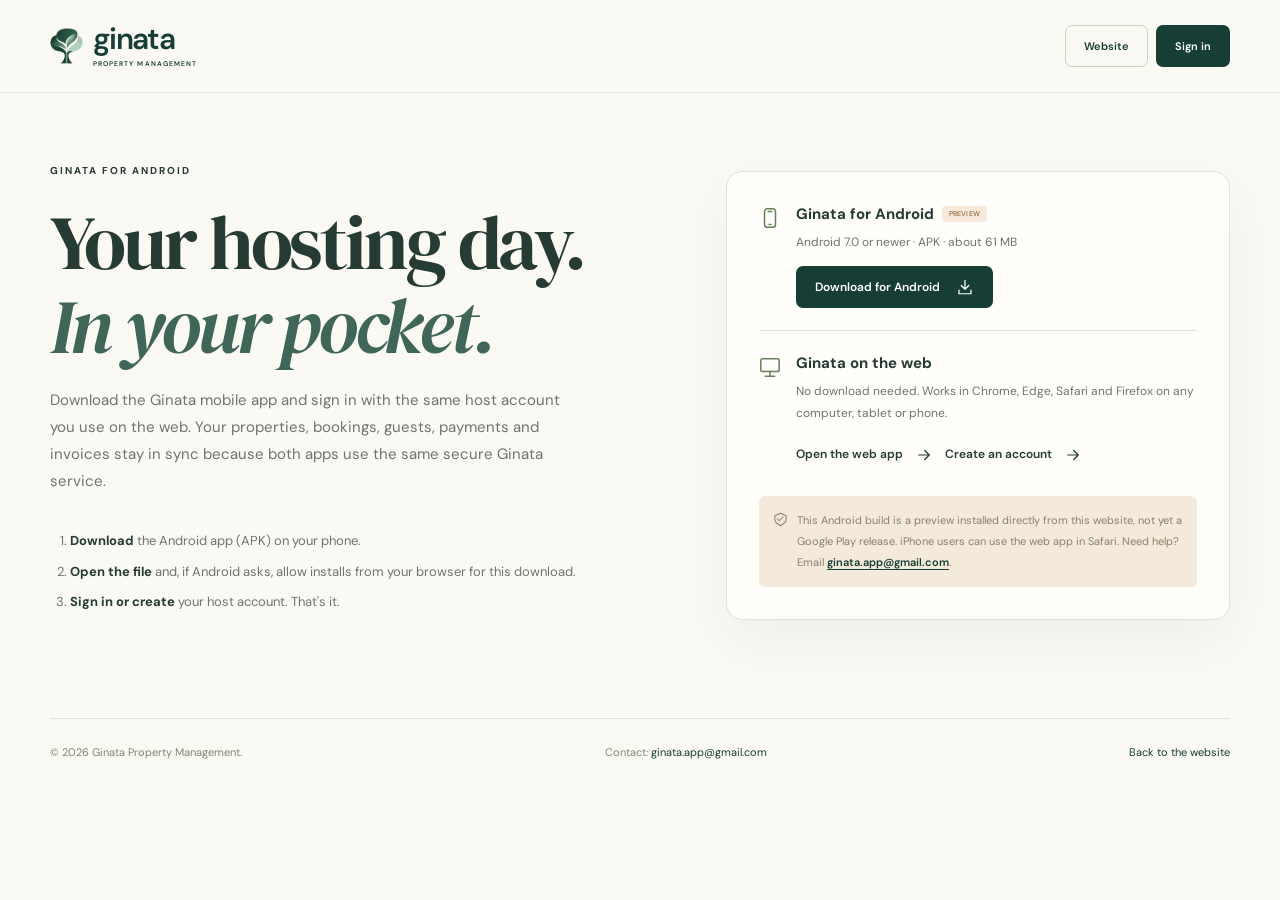
==== ginata property website/download.html @ 671fce46 "Add Google Forms guest sync, host notifications and app redesign Hosts connect their own Google acco" ====
<!DOCTYPE html>
<html lang="en">
<head>
  <meta charset="UTF-8">
  <meta name="viewport" content="width=device-width, initial-scale=1.0">
  <meta name="theme-color" content="#173e35">
  <meta name="description" content="Download the Ginata mobile app for Android, or sign in to the Ginata web app.">
  <title>Download Ginata — Mobile app</title>
  <link rel="icon" type="image/webp" href="assets/ginata-tree.webp">
  <link rel="preload" href="assets/dm-serif.ttf" as="font" type="font/ttf" crossorigin>
  <link rel="stylesheet" href="styles.css">
</head>
<body>
  <svg class="icon-library" xmlns="http://www.w3.org/2000/svg" aria-hidden="true">
    <symbol id="i-arrow" viewBox="0 0 24 24"><path d="M5 12h14m-6-6 6 6-6 6"/></symbol>
    <symbol id="i-phone" viewBox="0 0 24 24"><rect x="6" y="2" width="12" height="20" rx="3"/><path d="M10 5h4m-3 14h2"/></symbol>
    <symbol id="i-monitor" viewBox="0 0 24 24"><rect x="2" y="3" width="20" height="14" rx="2"/><path d="M12 17v5m-5 0h10"/></symbol>
    <symbol id="i-shield" viewBox="0 0 24 24"><path d="M12 2 3 6v6c0 5 9 10 9 10s9-5 9-10V6Zm-5 9 3 3 6-6"/></symbol>
    <symbol id="i-download" viewBox="0 0 24 24"><path d="M12 3v12m-5-5 5 5 5-5M4 16v5h16v-5"/></symbol>
  </svg>
  <header class="site-header scrolled">
    <div class="container nav-container">
      <a class="brand" href="index.html" aria-label="Ginata home"><img src="assets/ginata-tree.webp" alt="" width="37" height="42"><span>ginata<small>PROPERTY MANAGEMENT</small></span></a>
      <nav class="download-nav" aria-label="Download page navigation"><a class="button button-small button-outline" href="index.html">Website</a><a class="button button-small button-dark" href="app/">Sign in</a></nav>
    </div>
  </header>

  <main id="main" class="download-page container">
    <div class="download-hero">
      <div>
        <p class="eyebrow">GINATA FOR ANDROID</p>
        <h1>Your hosting day.<br><em>In your pocket.</em></h1>
        <p class="lead">Download the Ginata mobile app and sign in with the same host account you use on the web. Your properties, bookings, guests, payments and invoices stay in sync because both apps use the same secure Ginata service.</p>
        <ol class="install-steps">
          <li><strong>Download</strong> the Android app (APK) on your phone.</li>
          <li><strong>Open the file</strong> and, if Android asks, allow installs from your browser for this download.</li>
          <li><strong>Sign in or create</strong> your host account. That's it.</li>
        </ol>
      </div>
      <div class="download-card">
        <div class="download-option"><svg class="icon"><use href="#i-phone"/></svg><div><h3>Ginata for Android <span class="tag tag-peach">PREVIEW</span></h3><p>Android 7.0 or newer · APK · about 61 MB</p><a class="button button-dark button-small" id="apk-download" href="downloads/ginata-android-preview.apk" download="ginata-android.apk">Download for Android <svg class="icon"><use href="#i-download"/></svg></a></div></div>
        <div class="download-option"><svg class="icon"><use href="#i-monitor"/></svg><div><h3>Ginata on the web</h3><p>No download needed. Works in Chrome, Edge, Safari and Firefox on any computer, tablet or phone.</p><a class="text-link" href="app/">Open the web app <svg class="icon"><use href="#i-arrow"/></svg></a> &nbsp; <a class="text-link" href="app/?mode=signup">Create an account <svg class="icon"><use href="#i-arrow"/></svg></a></div></div>
        <p class="download-notice"><svg class="icon"><use href="#i-shield"/></svg><span>This Android build is a preview installed directly from this website, not yet a Google Play release. iPhone users can use the web app in Safari. Need help? Email <a class="contact-link" href="mailto:ginata.app@gmail.com">ginata.app@gmail.com</a>.</span></p>
      </div>
    </div>
  </main>

  <footer class="container simple-footer"><span>© 2026 Ginata Property Management.</span><span>Contact: <a href="mailto:ginata.app@gmail.com">ginata.app@gmail.com</a></span><a href="index.html">Back to the website</a></footer>
</body>
</html>
---- ginata property website/styles.css ----
@font-face{font-family:"DM Sans";font-style:normal;font-weight:400 500;font-display:swap;src:url("assets/dm-sans-regular.ttf") format("truetype")}
@font-face{font-family:"DM Sans";font-style:normal;font-weight:600;font-display:swap;src:url("assets/dm-sans-semibold.ttf") format("truetype")}
@font-face{font-family:"DM Sans";font-style:normal;font-weight:700;font-display:swap;src:url("assets/dm-sans-bold.ttf") format("truetype")}
@font-face{font-family:"DM Serif Display";font-style:normal;font-weight:400;font-display:swap;src:url("assets/dm-serif.ttf") format("truetype")}
@font-face{font-family:"DM Serif Display";font-style:italic;font-weight:400;font-display:swap;src:url("assets/dm-serif-italic.ttf") format("truetype")}

:root{--cream:#fbf9f4;--paper:#fffefa;--green:#173e35;--green-mid:#3f6658;--sage:#e9eee4;--sage-dark:#5a745e;--ink:#253b33;--muted:#6e756c;--line:#dfE3d8;--peach:#f4e7da;--gold:#ad8652;--serif:"DM Serif Display",Georgia,serif;--sans:"DM Sans",Arial,sans-serif;--radius:18px}
*{box-sizing:border-box}
html{scroll-behavior:smooth;scroll-padding-top:108px}
body{margin:0;background:var(--cream);color:var(--ink);font-family:var(--sans);font-size:15px;line-height:1.65;-webkit-font-smoothing:antialiased}
body.modal-open{overflow:hidden}
button,input,textarea,select{font:inherit}
button,a,input,textarea,select{-webkit-tap-highlight-color:transparent}
button,a{touch-action:manipulation}
button{cursor:pointer}
button{color:inherit}
a{color:inherit;text-decoration:none}
img{display:block;max-width:100%;height:auto}
button{border:0}
button:disabled{cursor:not-allowed}
button:focus-visible,a:focus-visible,summary:focus-visible,textarea:focus-visible,select:focus-visible,[tabindex]:focus-visible{outline:3px solid #a98a48;outline-offset:5px}
::selection{color:var(--green);background:#dce6bf}
h1,h2,h3,h4,p{margin:0}
h1,h2{font-family:var(--serif);font-weight:400;letter-spacing:-.04em;line-height:1.08}
h1 em,h2 em{font-weight:400;color:var(--green-mid)}
h2{font-size:clamp(38px,4vw,56px)}
h3,h4{line-height:1.35}
[hidden]{display:none!important}
.container{width:min(1180px,calc(100% - 96px));margin-inline:auto}
.section{padding-block:105px}
.icon{width:22px;height:22px;flex:0 0 auto;fill:none;stroke:currentColor;stroke-width:1.65;stroke-linecap:round;stroke-linejoin:round;vertical-align:middle}
.icon-library{width:0;height:0;position:absolute;overflow:hidden;pointer-events:none}
.eyebrow{font-size:10px;letter-spacing:2px;font-weight:700;display:flex;align-items:center;gap:9px;margin-bottom:23px;line-height:1.5}
.status-dot{width:6px;height:6px;display:inline-block;border-radius:50%;background:#719265;flex-shrink:0}
.button{display:inline-flex;align-items:center;justify-content:center;gap:18px;border:1px solid transparent;border-radius:7px;min-height:52px;padding:14px 23px;font-size:12px;font-weight:600;line-height:1.5;transition:transform .2s,background .2s,box-shadow .2s;text-align:center}
.button:hover{transform:translateY(-3px);box-shadow:0 8px 18px #173e3518}
.button .icon{width:18px;height:18px}
.button-dark{background:var(--green);color:white}
.button-dark:hover{background:#275546}
.button-small{min-height:42px;padding:10px 18px;font-size:11px;gap:16px}
.button-cream{background:var(--cream);color:var(--green)}
.text-link{display:inline-flex;align-items:center;gap:12px;font-size:12px;font-weight:600;padding-block:8px}
.text-link .icon{width:18px;transition:transform .2s}
.text-link:hover .icon{transform:translateX(4px)}
.skip-link{position:fixed;top:-70px;left:20px;z-index:20;padding:12px 20px;background:white;border:1px solid var(--green);border-radius:4px}
.skip-link:focus{top:10px}
.sr-only{position:absolute;width:1px;height:1px;overflow:hidden;clip:rect(0,0,0,0);white-space:nowrap}

.announcement{background:#e8ecdf;min-height:35px;display:flex;justify-content:center;align-items:center;gap:8px;font-size:10px;letter-spacing:.2px;padding:8px 20px}
.announcement>.icon{width:13px;height:13px}
.announcement a{margin-left:12px;font-weight:600}
.announcement a span{padding-left:3px}
.site-header{height:93px;position:sticky;top:0;z-index:10;background:#fbf9f4ed;backdrop-filter:blur(18px);border-bottom:1px solid transparent;transition:border-color .3s}
.site-header.scrolled{border-bottom-color:var(--line)}
.nav-container{height:100%;display:flex;align-items:center;justify-content:space-between;gap:30px}
.brand{display:inline-flex;align-items:center;gap:10px;flex-shrink:0}
.brand img{width:33px;height:39px;object-fit:contain;mix-blend-mode:multiply}
.brand>span{font-size:30px;line-height:1;letter-spacing:-1.7px;font-weight:600;color:var(--green)}
.brand small{display:block;letter-spacing:1.05px;font-size:6.8px;font-weight:600;margin-top:6px;line-height:1.2}
.site-nav{display:flex;align-items:center;gap:33px}
.site-nav>a:not(.button){font-size:11px;position:relative;padding:12px 0}
.site-nav>a:not(.button)::after{content:"";position:absolute;bottom:6px;left:0;width:0;height:1px;background:var(--green);transition:width .25s}
.site-nav>a:not(.button):hover::after{width:100%}
.site-nav .button{margin-left:12px}
.menu-toggle{display:none;background:none;min-width:44px;min-height:44px;padding:11px}
.menu-toggle span{display:block;height:1.5px;background:var(--green);margin:6px 0;transition:transform .2s}

.hero{display:grid;grid-template-columns:1.05fr 1fr;gap:58px;padding-top:60px;padding-bottom:73px;align-items:center}
.hero-copy{padding-bottom:23px}
.hero .eyebrow{font-size:9px;letter-spacing:1.7px;margin-bottom:24px}
.hero h1{font-size:clamp(62px,6.4vw,91px);line-height:1.035;letter-spacing:-3.8px;margin-bottom:27px}
.hero-description{font-size:18px;color:var(--ink);line-height:1.65;margin-bottom:15px}
.hero-detail{font-size:12px;line-height:1.9;color:var(--muted)}
.hero-actions{display:flex;align-items:center;gap:26px;margin-top:31px}
.play-icon{border:1px solid #a2ad9e;border-radius:50%;display:inline-flex;align-items:center;justify-content:center;width:26px;height:26px;padding-left:2px;font-size:16px}
.hero-footnote{display:flex;align-items:center;gap:12px;margin-top:33px;color:#697467;font-size:9px;line-height:1.75}
.hero-footnote .icon{width:19px;height:19px}
.hero-footnote .icon+ .icon{margin-left:-6px}
.hero-footnote span{border-left:1px solid #d8dcd0;padding-left:13px}
.hero-footnote strong{font-weight:400}
.hero-visual{position:relative;padding-bottom:35px}
.hero-photo{height:515px;border-radius:175px 175px 12px 12px;overflow:hidden;position:relative;background:#acb8a6}
.hero-photo>img{width:100%;height:100%;object-fit:cover;object-position:55% 50%;animation:photo-enter 1.5s ease both}
.hero-photo::after{content:"";position:absolute;inset:50% 0 0;background:linear-gradient(transparent,#102b2066)}
.photo-caption{position:absolute;bottom:89px;left:32px;font-size:11px;color:white;z-index:1;display:flex;align-items:center;gap:9px}
.photo-caption .icon{width:15px;height:15px}
.orbit-label{position:absolute;right:-27px;top:29px;width:99px;height:99px;border-radius:50%;background:#e8eacf;color:#416144;display:flex;flex-direction:column;align-items:center;justify-content:center;transform:rotate(12deg);gap:7px;box-shadow:0 0 0 7px var(--cream)}
.orbit-label span{font-size:9px;font-weight:600;letter-spacing:1.2px;text-align:center;line-height:1.5}
.orbit-label .icon{width:23px;height:23px}
.floating-card{background:var(--paper);box-shadow:0 10px 35px #213d3314;border:1px solid #f3f1e9;border-radius:10px}
.arrival-card{position:absolute;bottom:43px;left:-40px;right:35px;padding:17px 20px;animation:card-enter 1s .3s ease both}
.card-overline{display:flex;align-items:center;gap:7px;font-size:7.5px;font-weight:600;letter-spacing:1.25px;color:var(--muted);margin-bottom:13px}
.card-overline .status-dot{width:5px;height:5px}
.arrival-body{display:flex;align-items:center;gap:12px}
.arrival-body>div{flex:1;min-width:0}
.arrival-body strong{display:block;font-size:12px;font-weight:600}
.arrival-body>div>span{display:block;font-size:8px;color:var(--muted);margin-top:3px}
.avatar{width:34px;height:34px;border-radius:50%;display:flex;align-items:center;justify-content:center;font-size:10px;flex:0 0 auto;font-weight:600}
.avatar-sage{background:#e0e7d9;color:#42634b}
.avatar-peach{background:#f3e5d8;color:#9b704f}
.check-circle{border-radius:50%;width:24px;height:24px;background:#edf2e9;color:#6e8b5d;display:flex;align-items:center;justify-content:center;flex-shrink:0}
.check-circle .icon{width:13px;height:13px}
.hero-caption{font-size:7px;letter-spacing:1.5px;position:absolute;right:5px;bottom:8px;color:var(--muted)}
.hero-scribble{position:absolute;left:-59px;bottom:-26px;width:59px;height:70px;color:var(--gold);transform:rotate(-13deg)}
.property-types{display:flex;align-items:center;justify-content:space-between;gap:22px;border-top:1px solid var(--line);border-bottom:1px solid var(--line);padding-block:29px}
.property-types>p{font-size:8px;line-height:1.7;letter-spacing:1.2px;color:var(--muted)}
.property-types>span{display:flex;align-items:center;gap:11px;font-size:12px;font-weight:600;color:#687065}
.property-types .icon{width:22px;height:22px;color:#71816b}

.section-heading h2{margin-bottom:22px}
.section-heading>p:not(.eyebrow),.split-heading>p{font-size:13px;color:var(--muted);line-height:1.9}
.centered{text-align:center;margin:0 auto 37px}
.centered .eyebrow{justify-content:center}
.workspace-section{background:linear-gradient(var(--cream) 78%,#f1f3eb);padding-bottom:66px}
.preview-tabs{display:flex;justify-content:center;align-items:center;gap:8px;flex-wrap:wrap;margin:0 auto 28px}
.preview-tabs button{background:transparent;display:flex;align-items:center;gap:9px;white-space:nowrap;font-size:10px;padding:11px 16px;border-radius:25px;transition:background .2s,color .2s;border:1px solid transparent;min-height:40px}
.preview-tabs button .icon{width:15px;height:15px}
.preview-tabs button[aria-selected="true"]{background:var(--green);color:white}
.preview-tabs button:hover:not([aria-selected="true"]){border-color:var(--line);background:#edf0e6}
.app-preview{background:white;border:1px solid #dce0d5;border-radius:13px;overflow:hidden;box-shadow:0 25px 55px -25px #3c5a363b;max-width:1060px;margin:auto;text-align:left}
.preview-chrome{height:37px;border-bottom:1px solid #e8ebe3;display:flex;align-items:center;justify-content:space-between;padding:0 18px;background:#fcfcf9;color:#889081;font-size:8px}
.preview-chrome>span{display:flex;align-items:center;gap:6px}
.preview-chrome .icon{width:10px;height:10px}
.window-dots{display:flex;gap:4px;width:102px}
.window-dots i{width:6px;height:6px;background:#dddcd5;border-radius:50%}
.window-dots i:first-child{background:#d3bdae}
.window-dots i:last-child{background:#c0cbb8}
.preview-chrome .preview-label{font-size:6.5px;letter-spacing:1px}
.preview-layout{display:grid;grid-template-columns:170px 1fr;min-height:418px}
.preview-sidebar{background:#f8f9f3;padding:24px 14px;display:flex;flex-direction:column;border-right:1px solid #e8ebe2}
.preview-brand{display:flex;align-items:center;gap:7px;font-size:23px;font-weight:600;letter-spacing:-1px;padding:0 10px;color:var(--green)}
.preview-brand img{width:21px;mix-blend-mode:multiply}
.preview-sidebar>small{font-size:6.5px;letter-spacing:1.5px;color:#929a89;margin:31px 10px 11px}
.side-tab{background:transparent;text-align:left;display:flex;align-items:center;gap:11px;padding:11px 12px;border-radius:5px;font-size:9px;color:#6b7867;margin:2px 0}
.side-tab .icon{width:15px;height:15px}
.side-tab.active{background:#e8efdf;color:#385642;font-weight:600}
.side-tab:hover{background:#edf0e6}
.sidebar-bottom{display:flex;align-items:center;gap:8px;margin-top:auto;padding:20px 4px 0;font-size:8px;font-weight:600}
.sidebar-bottom .avatar{width:27px;height:27px;font-size:8px}
.sidebar-bottom small{display:block;font-size:5.5px;letter-spacing:1px;color:#899180;margin-top:3px}
.preview-main{padding:27px 30px 25px;background:#fdfdfb;min-width:0}
.preview-panel{animation:panel-enter .25s ease both;outline-offset:-3px}
.app-heading{display:flex;align-items:center;justify-content:space-between;gap:15px;margin-bottom:23px}
.app-eyebrow{font-size:7px;letter-spacing:1.1px;color:#8a9181;display:block;margin-bottom:6px}
.app-heading h3{font-size:19px;font-family:var(--serif);font-weight:400;letter-spacing:-.2px}
.app-heading p{font-size:9px;color:#8b9385;margin-top:5px}
.sun-icon{width:17px;height:17px;color:#b48d43;margin-left:3px;vertical-align:0}
.app-status{font-size:7px;white-space:nowrap;display:flex;align-items:center;gap:4px;color:#758269}
.app-status .status-dot{width:4px;height:4px}
.metrics{display:grid;grid-template-columns:repeat(3,1fr);gap:12px;margin-bottom:24px}
.metrics>div{padding:16px 16px 14px;border:1px solid #e5e9df;border-radius:7px;background:white}
.metrics>div:first-child{background:#eef2e7;border-color:#e6ebdc}
.metrics>div>span{font-size:8px;color:#77816e;display:block}
.metrics strong{font-size:25px;font-weight:500;letter-spacing:-1px;line-height:1.3;display:block;margin:7px 0 5px;white-space:nowrap}
.metrics strong small{font-size:10px;letter-spacing:0;margin-right:2px}
.metrics p{font-size:7px;color:#8a9380;display:flex;align-items:center;gap:4px}
.tiny-dot{display:inline-block;width:4px;height:4px;background:#82a260;border-radius:50%}
.app-columns{display:grid;grid-template-columns:1.45fr 1fr;gap:19px}
.today-card{padding:16px 16px 3px;border:1px solid #e5e9df;border-radius:7px;background:white}
.mini-heading{display:flex;align-items:center;justify-content:space-between;gap:10px;margin-bottom:10px}
.mini-heading h4{font-size:10px;font-weight:600}
.mini-heading>span{font-size:7px;color:#919985}
.guest-row{display:flex;align-items:center;gap:9px;padding:13px 0;border-bottom:1px solid #eff1e8}
.guest-row .avatar{width:26px;height:26px;font-size:7px}
.guest-row>div{min-width:0;flex:1}
.guest-row strong{font-size:8px;display:block;font-weight:600}
.guest-row>div>span{font-size:6.5px;color:#919a87;display:block;margin-top:3px}
.tag{display:inline-flex;align-items:center;white-space:nowrap;padding:3px 7px;border-radius:4px;font-size:6px;font-weight:600;letter-spacing:.1px}
.tag-green{background:#eaf1e2;color:#648153}
.tag-peach{background:#f7e9db;color:#a17650}
.mini-link{display:flex;align-items:center;justify-content:space-between;background:none;width:100%;font-size:7px;padding:12px 0;color:#6a805b}
.mini-link .icon{width:12px;height:12px}
.property-preview{overflow:hidden;border-radius:7px;display:flex;flex-direction:column;background:#e9e8df}
.property-preview>img{width:100%;height:104px;object-fit:cover;object-position:center 55%}
.property-preview>div{padding:12px 13px}
.property-preview span{font-size:6px;letter-spacing:1px;color:#898a77;display:block}
.property-preview strong{font-size:10px;display:block;margin-top:4px;font-weight:600}
.property-preview small{display:block;font-size:6.5px;color:#848875;margin-top:4px}
.preview-disclaimer{font-size:8px;color:#8a9381;text-align:center;margin-top:24px;display:flex;align-items:center;justify-content:center;gap:6px}
.preview-disclaimer .status-dot{width:4px;height:4px}

.calendar-layout{display:grid;grid-template-columns:1.05fr 1fr;gap:24px}
.calendar-card{padding:12px 17px;border:1px solid var(--line);border-radius:8px;background:white}
.calendar-card .mini-heading{margin-bottom:8px}
.icon-button{background:transparent;width:32px;height:32px;display:inline-flex;align-items:center;justify-content:center;border-radius:50%;padding:4px;flex-shrink:0}
.icon-button:hover{background:#e7ecde}
.icon-button .icon{width:15px;height:15px}
.rotate{transform:rotate(180deg)}
.calendar-weekdays,.calendar-grid{display:grid;grid-template-columns:repeat(7,minmax(0,1fr));text-align:center;gap:3px}
.calendar-weekdays{font-size:8px;color:#a0a68f;margin-bottom:4px}
.calendar-grid button{background:none;border-radius:5px;aspect-ratio:1;min-height:27px;font-size:9px;padding:0}
.calendar-grid button.booked{background:#e9efdf;color:#637e50}
.calendar-grid button[aria-pressed="true"]{background:var(--green);color:white}
.calendar-grid button:hover{box-shadow:inset 0 0 0 1px #759267}
.calendar-legend{margin-top:9px;display:flex;align-items:center;gap:5px;font-size:6px;color:#88927c;flex-wrap:wrap}
.calendar-legend i{width:5px;height:5px;background:#cbd9b6;border-radius:50%}
.calendar-legend span{margin-left:auto}
.day-detail{padding:14px 0}
.day-detail h4{font-family:var(--serif);font-weight:400;font-size:21px;line-height:1.3;margin:9px 0 19px}
.day-event{border-left:2px solid #9aac85;padding:7px 10px;margin-bottom:11px;background:#f2f4ed;font-size:10px}
.day-event span{display:block;font-size:8px;color:#828d74;margin-top:3px}
.demo-hint{font-size:9px;color:#8b9480;line-height:1.8;margin-top:18px}
.property-select{font-size:7px;display:grid;gap:4px;color:var(--muted)}
.property-select select{border:1px solid var(--line);border-radius:5px;background:white;padding:7px 24px 7px 9px;font-size:9px;color:var(--green);max-width:150px}
.finance-layout{display:grid;grid-template-columns:.95fr 1.1fr;gap:24px}
.finance-card{padding:23px;border-radius:8px;background:var(--green);color:white}
.finance-card>span{font-size:9px;color:#bacbb4}
.finance-card>strong{display:block;font-size:29px;letter-spacing:-1px;font-weight:400;margin-top:5px}
.finance-card>p{font-size:7px;color:#b1c1a9;margin-top:5px}
.finance-bars{display:flex;gap:9px;align-items:end;height:100px;margin-top:18px}
.finance-bars i{height:var(--height);width:100%;background:#88a886;border-radius:4px 4px 0 0;transition:height .4s}
.finance-bars i:nth-child(even){background:#c5d7ab}
.finance-card>small{display:block;font-size:6px;color:#a8b99f;margin-top:7px}
.finance-breakdown{padding-top:9px}
.finance-breakdown>h4{font-size:12px}
.finance-breakdown dl{margin:17px 0;font-size:9px}
.finance-breakdown dl>div{display:flex;align-items:center;justify-content:space-between;gap:10px;margin:14px 0}
.finance-breakdown dt{color:#7d8771}
.finance-breakdown dd{margin:0;font-weight:600;white-space:nowrap}
.finance-breakdown .total-row{border-top:1px solid var(--line);padding-top:15px}
.finance-note{display:flex;gap:6px;align-items:center;font-size:7px;color:#8a947d}
.finance-note .icon{width:13px;height:13px}
.message-layout{display:grid;grid-template-columns:180px 1fr;gap:18px}
.message-options{display:grid;align-content:start;gap:9px}
.message-option{display:flex;align-items:center;gap:9px;text-align:left;border-radius:5px;background:#f3f5ee;padding:15px 12px;font-size:9px;line-height:1.6;border:1px solid transparent}
.message-option .icon{width:15px;height:15px}
.message-option small{display:block;color:#8c957f;font-size:7px}
.message-option.selected{background:#e7eddd;border-color:#b7c4a4}
.message-editor{border:1px solid var(--line);background:white;border-radius:8px;padding:18px;min-width:0}
.message-editor .mini-heading h4{font-size:11px}
.message-editor .mini-heading .tag{font-size:5px;white-space:normal;text-align:center}
.message-editor textarea{display:block;width:100%;height:140px;padding:12px;resize:vertical;border:1px solid #e9ece1;border-radius:5px;font-size:10px;line-height:1.9;color:#66735c;background:#fcfcf8;min-height:100px}
.message-footer{display:flex;justify-content:space-between;align-items:center;gap:10px;margin-top:12px}
.message-footer>small{font-size:6.5px;color:#8c947f;max-width:130px}
.message-footer .button{min-height:31px;padding:7px 10px;font-size:7px;gap:6px}
.message-footer .button .icon{width:10px;height:10px}
.copy-status{display:block;font-size:8px;color:#526f44;min-height:15px;margin-top:7px}

.split-heading{display:flex;align-items:end;justify-content:space-between;gap:40px;margin-bottom:41px}
.split-heading h2{margin:0}
.split-heading>p{padding-bottom:5px;max-width:340px}
.feature-grid{display:grid;grid-template-columns:repeat(3,1fr);gap:18px}
.feature-card{background:#f0f1e9;border:1px solid #e7e9dc;border-radius:10px;padding:27px 29px 22px;position:relative;transition:transform .25s,box-shadow .25s;display:flex;flex-direction:column}
.feature-card:hover{transform:translateY(-5px);box-shadow:0 14px 20px #26392408}
.feature-icon{width:42px;height:42px;border-radius:50%;display:flex;align-items:center;justify-content:center;background:#e3e8d7;color:#5d7350;margin-bottom:24px}
.feature-icon .icon{width:20px;height:20px}
.feature-number{position:absolute;right:28px;top:34px;font-size:9px;color:#929980;letter-spacing:1px}
.feature-card h3{font-family:var(--serif);font-weight:400;font-size:25px;letter-spacing:-.6px;line-height:1.2;margin-bottom:15px;max-width:260px}
.feature-card>p{font-size:11px;color:#7e8674;line-height:1.85;flex:1}
.feature-bottom{display:flex;align-items:center;justify-content:space-between;gap:10px;margin-top:25px;padding-top:15px;border-top:1px solid #dfe4d2;font-size:7px;letter-spacing:1.3px;color:#78836c}
.feature-bottom .icon{width:13px;height:13px}
.feature-green{background:var(--green);border-color:var(--green);color:#f6f6e8}
.feature-green .feature-icon{background:#315649;color:#d1dfba}
.feature-green .feature-number{color:#91a588}
.feature-green>p{color:#b9c6ac}
.feature-green .feature-bottom{border-color:#40614e;color:#bdcdaF}
.feature-peach{background:var(--peach);border-color:#f0dfd0}
.feature-peach .feature-icon{background:#ecd8c4;color:#99754e}
.feature-peach .feature-bottom{border-color:#e6d6c6}
.host-section{background:#eeeee5}
.host-layout{display:grid;grid-template-columns:1fr 1fr;gap:94px;align-items:center}
.host-image{position:relative;padding:0 0 30px}
.host-image>img{width:100%;height:530px;object-fit:cover;border-radius:10px 10px 145px 10px;object-position:42% 50%}
.image-note{position:absolute;bottom:0;right:38px;background:var(--paper);border-radius:7px;padding:21px 27px;display:flex;align-items:center;gap:16px;font-size:11px;box-shadow:0 10px 30px #415c3510;line-height:1.8}
.image-note .icon{width:27px;height:27px;color:#7c9568}
.image-note strong{font-weight:500}
.host-copy h2{font-size:clamp(37px,3.6vw,50px);margin-bottom:25px}
.host-copy>p:not(.eyebrow){font-size:12px;color:#7c8473;line-height:1.9;max-width:380px}
.check-list{list-style:none;padding:0;margin:29px 0 19px}
.check-list li{display:flex;gap:13px;align-items:start;font-size:10px;line-height:1.8;margin-bottom:17px;color:#7f8775}
.check-list strong{font-weight:600;color:#4f6146;font-size:11px}
.check-list .icon{color:#7b945f;width:17px;height:17px;margin-top:2px}
.host-copy .text-link{font-size:11px}
.steps-section{padding-bottom:108px}
.steps{list-style:none;padding:0;display:grid;grid-template-columns:repeat(3,1fr);gap:66px;margin-top:58px}
.step-top{display:flex;justify-content:space-between;align-items:center;position:relative;margin-bottom:26px;border-top:1px solid #cdd5bf;padding-top:23px}
.step-top>span{font-family:var(--serif);font-size:35px;color:#a7b495;line-height:1}
.step-top .icon{width:23px;height:23px;color:#6e835c}
.steps h3{font-size:15px;font-weight:600;margin-bottom:11px}
.steps p{font-size:12px;line-height:1.9;color:#7d8675;max-width:260px}
.faq-section{background:#f1f2eb}
.faq-layout{display:grid;grid-template-columns:.9fr 1.2fr;gap:95px}
.faq-layout .section-heading{position:relative}
.faq-decoration{display:block;font-family:var(--serif);color:#c3cdb5;font-size:128px;line-height:1;margin:31px 0 0 22px;transform:rotate(-12deg);width:max-content}
.faq-list details{border-bottom:1px solid #d7ddcb;padding:21px 0}
.faq-list details:first-child{padding-top:0}
.faq-list summary{display:flex;align-items:center;justify-content:space-between;list-style:none;gap:25px;cursor:pointer;font-size:13px;font-weight:600;line-height:1.7}
.faq-list summary::-webkit-details-marker{display:none}
.faq-list summary>span{width:16px;height:16px;position:relative;flex-shrink:0;color:#7f916b}
.faq-list summary>span::before,.faq-list summary>span::after{content:"";width:10px;height:1px;background:currentColor;position:absolute;top:7px;left:3px}
.faq-list summary>span::after{transform:rotate(90deg);transition:transform .2s}
.faq-list details[open] summary>span::after{transform:rotate(0deg)}
.faq-list details p{font-size:11px;color:#7b8670;line-height:1.95;padding-top:16px;padding-right:27px}
.closing-section{padding-top:84px;padding-bottom:80px}
.closing-card{background:var(--green);color:var(--cream);position:relative;overflow:hidden;border-radius:13px;padding:63px 65px}
.closing-copy{position:relative;z-index:1}
.closing-copy .eyebrow{color:#b8c6a6;font-size:8px;letter-spacing:1.8px}
.closing-copy h2{font-size:58px;letter-spacing:-1.8px}
.closing-copy h2 em{color:#ccd9b6}
.closing-copy>p:not(.eyebrow){font-size:11px;color:#bdcbae;margin-top:22px}
.closing-actions{display:flex;align-items:center;gap:29px;margin-top:29px}
.closing-actions .button{font-size:11px;min-height:47px}
.closing-actions>a{font-size:10px;color:#d0ddbf;border-bottom:1px solid #768d68;padding-bottom:3px}
.closing-actions>a>span{margin-left:10px}
.botanical{position:absolute;right:18px;top:-42px;height:calc(100% + 100px);width:360px;opacity:.5;color:#96b281;transform:rotate(11deg)}
.site-footer{padding-bottom:27px}
.footer-top{display:flex;justify-content:space-between;gap:55px;padding-bottom:50px;border-bottom:1px solid var(--line)}
.footer-top>div>p{font-size:11px;color:#8a917e;line-height:1.9;margin-top:20px}
.footer-links{display:flex;gap:65px}
.footer-links h3{font-size:10px;font-weight:600;margin-bottom:15px}
.footer-links a,.footer-links button{display:block;font-size:10px;color:#7f8775;margin:9px 0;background:transparent;padding:0;text-align:left}
.footer-links a:hover,.footer-links button:hover{color:var(--green);text-decoration:underline}
.footer-signoff{font-family:var(--serif);font-size:27px;line-height:1.2;color:#8d9c7c;position:relative;margin-top:6px}
.footer-signoff em{font-weight:400}
.footer-signoff .icon{display:block;width:23px;height:23px;margin:14px 0 0 auto}
.footer-bottom{display:flex;align-items:center;justify-content:space-between;gap:15px;font-size:8px;color:#959b8b;padding-top:22px}
.footer-bottom>a{color:#6d7c62}

dialog{width:min(570px,calc(100% - 32px));max-height:calc(100dvh - 40px);border:1px solid var(--line);border-radius:15px;background:var(--cream);color:var(--ink);padding:38px;box-shadow:0 25px 100px #07140d40;overflow-y:auto}
dialog::backdrop{background:#0e281dc9;backdrop-filter:blur(5px)}
dialog[open]{animation:panel-enter .2s ease}
.dialog-close{position:absolute;right:14px;top:14px;width:38px;height:38px}
.dialog-brand{display:block;margin-bottom:19px}
.dialog-brand img{width:40px;mix-blend-mode:multiply}
dialog .eyebrow{font-size:8px;margin-bottom:12px}
dialog h2{font-size:36px}
.dialog-intro{font-size:12px;color:var(--muted);margin-top:14px;margin-bottom:20px}
.download-option{display:flex;align-items:start;gap:15px;border-top:1px solid var(--line);padding:22px 0}
.download-option>.icon{margin-top:3px;color:#67805a}
.download-option>div{min-width:0;flex:1}
.download-option h3{font-size:13px;display:flex;align-items:center;gap:8px;flex-wrap:wrap}
.download-option .tag{font-size:7px}
.download-option p{font-size:10px;color:var(--muted);margin:8px 0 12px;line-height:1.8}
.download-option .button,.download-option .text-link{font-size:10px}
.download-notice{font-size:9px;line-height:1.9;color:#8d806b;display:flex;align-items:start;gap:9px;padding:14px;background:#f3eadb;border-radius:6px}
.download-notice .icon{width:15px;height:15px;margin-top:2px}
.site-nav .nav-actions{display:flex;align-items:center;gap:10px}
.button-outline{background:transparent;border-color:#c9d1bf;color:var(--green)}
.button-outline:hover{background:var(--paper)}
.account-section{padding-top:96px;padding-bottom:20px}
.account-grid{display:grid;grid-template-columns:repeat(3,minmax(0,1fr));gap:18px}
.account-card{display:flex;flex-direction:column;align-items:flex-start;background:#f0f1e9;border:1px solid #e7e9dc;border-radius:12px;padding:30px 28px 28px;min-width:0}
.account-card h3{font-family:var(--serif);font-weight:400;font-size:27px;letter-spacing:-.6px;line-height:1.2;margin-bottom:12px;overflow-wrap:anywhere}
.account-card>p{font-size:12px;color:#7e8674;line-height:1.85;flex:1;margin-bottom:22px}
.account-card .button{width:100%;font-size:12px;gap:12px}
.account-card.feature-green{background:var(--green);border-color:var(--green);color:#f6f6e8}
.account-card.feature-green>p{color:#c9d5bb}
.account-card-light{background:var(--paper)}
.account-note{display:flex;align-items:start;justify-content:center;gap:9px;font-size:11px;line-height:1.8;color:var(--muted);margin-top:22px;text-align:center}
.account-note .icon{width:16px;height:16px;margin-top:2px;color:#67805a}
.contact-link{color:var(--green);font-weight:600;text-decoration:underline;text-underline-offset:3px;overflow-wrap:anywhere}
.download-page{padding-block:70px 90px}
.download-hero{display:grid;grid-template-columns:1.1fr .9fr;gap:60px;align-items:center}
.download-hero h1{font-size:clamp(46px,6vw,78px);margin-bottom:20px}
.download-hero h1 em{color:var(--green-mid)}
.download-hero .lead{font-size:15px;line-height:1.8;color:var(--muted);max-width:520px}
.download-card{background:var(--paper);border:1px solid var(--line);border-radius:16px;padding:32px;box-shadow:0 20px 50px #173e350d}
.download-card .download-option:first-of-type{border-top:0;padding-top:0}
.download-card .download-option h3{font-size:15px}
.download-card .download-option p{font-size:12px}
.download-card .download-option .button,.download-card .download-option .text-link{font-size:12px}
.download-card .download-notice{font-size:11px}
.install-steps{margin-top:34px;padding-left:20px;font-size:13px;line-height:1.9;color:var(--muted)}
.install-steps li{margin-bottom:6px}
.install-steps strong{color:var(--ink)}
.simple-footer{display:flex;flex-wrap:wrap;justify-content:space-between;gap:12px 24px;border-top:1px solid var(--line);padding-block:24px;font-size:11px;color:#7f8775}
.simple-footer a{color:var(--green)}
.privacy-dialog>p:not(.eyebrow){font-size:12px;line-height:1.9;color:var(--muted);margin-top:20px}
.privacy-dialog .image-credit{font-size:10px!important;border-top:1px solid var(--line);padding-top:15px}
.noscript-note{padding:20px;text-align:center;background:var(--sage);font-size:13px}
.noscript-note a{text-decoration:underline}
.reveal{transition:opacity .7s,transform .7s}
.js-reveal .reveal:not(.visible){opacity:0;transform:translateY(20px)}
@keyframes photo-enter{from{transform:scale(1.045);opacity:.5}to{transform:scale(1);opacity:1}}
@keyframes card-enter{from{transform:translateY(12px);opacity:0}to{transform:translateY(0);opacity:1}}
@keyframes panel-enter{from{transform:translateY(5px);opacity:0}to{transform:translateY(0);opacity:1}}

@media(min-width:1440px){.container{width:min(1230px,calc(100% - 150px))}.hero{gap:90px;padding-top:77px;padding-bottom:93px}.hero-photo{height:559px}.hero h1{font-size:96px}.hero-description{font-size:21px}.hero-detail{font-size:14px}.hero .eyebrow{font-size:10px}.hero-actions .button{font-size:13px}.hero-actions .text-link{font-size:13px}.site-nav>a:not(.button){font-size:12px}.property-types>span{font-size:14px}.property-types>p{font-size:9px}}
@media(max-width:1100px){.container{width:calc(100% - 64px)}.site-nav{gap:24px}.site-nav .button{margin-left:0}.hero{gap:37px;padding-top:43px}.hero h1{font-size:72px}.hero-photo{height:480px}.hero-actions{gap:16px;flex-wrap:wrap}.hero-actions .button{padding:13px 17px;gap:12px}.hero-footnote{margin-top:24px}.orbit-label{right:-16px;width:84px;height:84px}.arrival-card{left:-23px;right:19px;padding:16px}.hero-scribble{left:-36px}.property-types>span{font-size:10px;gap:8px}.property-types>p{font-size:7px}.preview-layout{grid-template-columns:145px 1fr}.preview-sidebar{padding:22px 10px}.preview-main{padding:24px}.metrics strong{font-size:23px}.host-layout{gap:55px}.host-image>img{height:480px}.feature-card{padding:25px 24px 20px}.feature-card h3{font-size:23px}.faq-layout{gap:65px}.footer-links{gap:35px}.footer-top{gap:35px}.footer-signoff{font-size:24px}.message-layout{grid-template-columns:155px 1fr}.message-option{padding:14px 9px}.message-option>span{font-size:8px}.preview-tabs button{padding:10px 13px}}
@media(max-width:850px){.section{padding-block:78px}.container{width:calc(100% - 48px)}.site-header{height:80px}.site-nav{gap:18px}.site-nav>a:not(.button){font-size:10px}.site-nav .button{font-size:10px;padding:9px 13px;gap:7px}.brand>span{font-size:27px}.brand img{width:30px}.hero{gap:30px;padding-top:42px;padding-bottom:61px}.hero h1{font-size:62px;letter-spacing:-2.9px}.hero-description{font-size:15px}.hero-detail{font-size:11px}.hero-photo{height:428px;border-radius:140px 140px 10px 10px}.hero .eyebrow{font-size:8px;letter-spacing:1.1px}.hero-actions{gap:10px;margin-top:23px}.hero-actions .button{font-size:10px;min-height:46px}.hero-actions .text-link{font-size:10px}.hero-footnote{font-size:8px;margin-top:21px}.arrival-card{left:-15px;right:13px;padding:13px;bottom:48px}.arrival-body{gap:8px}.arrival-body strong{font-size:10px}.arrival-body>div>span{font-size:7px}.arrival-body .avatar{width:28px;height:28px;font-size:8px}.check-circle{width:19px;height:19px}.card-overline{font-size:6px;letter-spacing:.8px}.photo-caption{left:19px;bottom:98px;font-size:9px}.hero-caption{font-size:6px;letter-spacing:.8px}.orbit-label{width:76px;height:76px;right:-8px;top:19px}.orbit-label span{font-size:8px}.hero-scribble{width:42px}.property-types{display:grid;grid-template-columns:1fr 1fr 1fr;gap:16px}.property-types>p{grid-row:span 2;font-size:8px}.property-types>span{font-size:11px}.preview-sidebar{display:none}.preview-layout{grid-template-columns:1fr;min-height:399px}.preview-main{padding:27px}.preview-tabs{gap:4px}.preview-tabs button{font-size:9px;padding:10px 11px;gap:6px}.preview-tabs button .icon{width:13px}.preview-disclaimer{font-size:7px}.section-heading h2{font-size:44px}.feature-grid{gap:13px}.feature-card{padding:22px 20px 18px}.feature-card h3{font-size:21px}.feature-card>p{font-size:10px}.feature-icon{margin-bottom:21px;width:36px;height:36px}.feature-number{right:20px;top:29px;font-size:8px}.feature-bottom{font-size:6px;letter-spacing:.8px;margin-top:20px}.split-heading{gap:30px}.split-heading>p{font-size:11px;max-width:240px}.host-layout{gap:39px}.host-copy h2{font-size:38px}.host-copy>p:not(.eyebrow){font-size:11px}.host-image>img{height:460px;border-bottom-right-radius:100px}.image-note{right:17px;padding:17px;font-size:9px}.host-copy .eyebrow{font-size:8px;letter-spacing:1.3px}.check-list li{font-size:9px;gap:9px}.check-list strong{font-size:10px}.check-list{margin-top:24px}.steps{gap:35px}.steps h3{font-size:13px}.steps p{font-size:11px}.faq-layout{gap:45px;grid-template-columns:.9fr 1.2fr}.faq-layout h2{font-size:39px}.faq-layout .eyebrow{font-size:8px;letter-spacing:1.2px}.faq-list summary{font-size:12px}.faq-list details p{font-size:10px;padding-right:10px}.closing-card{padding:49px}.closing-copy h2{font-size:52px}.botanical{right:-87px;opacity:.35}.closing-actions{gap:20px}.closing-actions .button{font-size:10px}.closing-actions>a{font-size:9px}.footer-signoff{display:none}.footer-top{gap:35px}.footer-links{gap:60px}}
@media(max-width:680px){html{scroll-padding-top:85px}.container{width:calc(100% - 40px)}.announcement{font-size:8px;gap:6px;min-height:31px;padding:7px 8px}.announcement>.icon{width:11px;height:11px}.announcement a{margin-left:4px}.site-header{height:74px}.brand>span{font-size:28px}.brand small{font-size:6px}.brand img{width:30px;height:34px}.menu-toggle{display:block}.site-nav{display:none;position:absolute;top:73px;left:0;right:0;background:var(--cream);padding:13px 24px 24px;border-bottom:1px solid var(--line);box-shadow:0 20px 25px #173e350a;gap:5px;flex-direction:column;align-items:stretch}.site-nav.open{display:flex}.site-nav>a:not(.button){font-size:13px;padding:12px 2px}.site-nav>a:not(.button)::after{display:none}.site-nav .button{font-size:12px;margin-top:8px;min-height:45px}.menu-toggle[aria-expanded="true"] span:first-child{transform:translateY(3.75px) rotate(45deg)}.menu-toggle[aria-expanded="true"] span:last-child{transform:translateY(-3.75px) rotate(-45deg)}.hero{grid-template-columns:1fr;gap:39px;padding-top:40px;padding-bottom:45px}.hero-copy{padding:0;text-align:center}.hero .eyebrow{justify-content:center;font-size:8px;letter-spacing:1.6px;margin-bottom:23px}.hero h1{font-size:72px;letter-spacing:-3px;margin-bottom:21px}.hero-description{font-size:16px;line-height:1.65;margin-bottom:13px}.hero-detail{font-size:12px}.hero-actions{justify-content:center;gap:19px;flex-wrap:wrap;margin-top:25px}.hero-actions .button{font-size:11px;padding:14px 19px;min-height:47px}.hero-actions .text-link{font-size:11px}.hero-footnote{justify-content:center;font-size:8px;margin-top:23px;text-align:left}.hero-visual{width:min(460px,calc(100% - 8px));margin:0 auto;padding-bottom:32px}.hero-photo{height:415px;border-radius:150px 150px 10px 10px}.photo-caption{left:25px;bottom:103px;font-size:10px}.orbit-label{right:-8px;top:26px;width:81px;height:81px}.arrival-card{left:-10px;right:18px;bottom:45px;padding:16px 18px}.card-overline{font-size:7px;margin-bottom:10px}.arrival-body{gap:10px}.arrival-body strong{font-size:11px}.arrival-body>div>span{font-size:7.5px}.arrival-body .avatar{width:31px;height:31px;font-size:9px}.check-circle{width:22px;height:22px}.hero-caption{right:5px;bottom:11px;font-size:6.5px}.hero-scribble{left:-8px;bottom:-24px;width:40px;height:53px;transform:rotate(-28deg)}.property-types{grid-template-columns:1fr 1fr;padding-block:23px;gap:17px 12px}.property-types>p{grid-row:auto;grid-column:1/-1;text-align:center;font-size:7px;letter-spacing:1.3px}.property-types>p br{display:none}.property-types>span{font-size:10px;justify-content:center;gap:9px}.property-types .icon{width:18px;height:18px}.section{padding-block:63px}.eyebrow{font-size:8px;letter-spacing:1.5px;margin-bottom:18px}.section-heading h2{font-size:40px;margin-bottom:18px}.section-heading>p:not(.eyebrow),.split-heading>p{font-size:11px;line-height:1.85}.centered{margin-bottom:27px}.preview-tabs{gap:5px;margin-bottom:18px;display:grid;grid-template-columns:1fr 1fr}.preview-tabs button{justify-content:center;font-size:9px;gap:5px;padding:9px 8px;white-space:normal;min-height:41px}.preview-tabs button .icon{width:13px}.preview-chrome{padding-inline:12px;height:32px;font-size:7px}.window-dots{width:auto;gap:3px}.window-dots i{width:4px;height:4px}.preview-chrome .preview-label{font-size:5px;letter-spacing:.6px}.preview-layout{min-height:0}.preview-main{padding:20px 14px}.app-heading{align-items:start;margin-bottom:18px;gap:9px}.app-heading h3{font-size:19px}.app-heading p{font-size:8px}.app-eyebrow{font-size:6px;letter-spacing:.8px}.app-status{font-size:6px;margin-top:5px}.sun-icon{width:15px;height:15px}.metrics{gap:6px;margin-bottom:15px}.metrics>div{padding:12px 9px}.metrics>div>span{font-size:6.5px}.metrics strong{font-size:21px;white-space:normal;margin:7px 0 5px}.metrics strong small{display:block;font-size:7px;margin:0 0 3px}.metrics p{font-size:6px;line-height:1.65;align-items:start}.tiny-dot{margin-top:3px}.app-columns{grid-template-columns:1fr;gap:13px}.today-card{padding:13px 14px 0}.mini-heading h4{font-size:10px}.mini-heading>span{font-size:7px}.guest-row{padding:12px 0}.guest-row .avatar{width:27px;height:27px}.guest-row strong{font-size:9px}.guest-row>div>span{font-size:7px}.guest-row .tag{font-size:6px}.mini-link{font-size:8px;padding:12px 0}.property-preview{display:none}.preview-disclaimer{font-size:7px;line-height:1.8;align-items:start;margin:17px 12px 0;gap:6px}.preview-disclaimer .status-dot{margin-top:5px}.calendar-layout{grid-template-columns:1fr;gap:16px}.calendar-card{padding:11px 19px}.calendar-grid button{aspect-ratio:auto;min-height:34px;font-size:10px}.calendar-weekdays{font-size:9px;margin-bottom:7px}.calendar-legend{font-size:7px}.calendar-legend span{font-size:6px}.day-detail{padding:0}.day-detail h4{font-size:21px;margin:7px 0 12px}.day-event{font-size:10px}.demo-hint{font-size:8px;margin-top:12px}.finance-layout{grid-template-columns:1fr;gap:20px}.finance-card{padding:20px}.finance-card>strong{font-size:32px}.finance-bars{height:82px}.finance-card>p{font-size:8px}.finance-card>small{font-size:7px}.finance-breakdown{padding:0 4px}.finance-breakdown>h4{font-size:12px}.finance-breakdown dl{font-size:10px}.finance-note{font-size:8px}.property-select{font-size:6px}.property-select select{max-width:104px;font-size:8px;padding-right:15px}.message-layout{grid-template-columns:1fr;gap:14px}.message-options{grid-template-columns:repeat(3,1fr);gap:6px}.message-option{padding:9px 6px;flex-direction:column;gap:6px;text-align:center}.message-option>span{font-size:7px;line-height:1.5}.message-option small{display:none}.message-editor{padding:14px}.message-editor textarea{font-size:11px;height:171px}.message-editor .mini-heading .tag{font-size:5px}.message-footer>small{font-size:7px}.message-footer .button{font-size:8px;min-height:34px}.copy-status{font-size:9px}.split-heading{flex-direction:column;align-items:start;gap:20px;margin-bottom:28px}.split-heading>p{max-width:none}.split-heading>p br{display:none}.feature-grid{grid-template-columns:1fr 1fr;gap:12px}.feature-card{padding:20px 18px 16px}.feature-card h3{font-size:23px;letter-spacing:-.5px;margin-bottom:13px}.feature-card>p{font-size:10px;line-height:1.85}.feature-icon{width:35px;height:35px;margin-bottom:19px}.feature-icon .icon{width:18px;height:18px}.feature-number{font-size:7px;right:18px;top:28px}.feature-bottom{font-size:6px;letter-spacing:.7px;margin-top:18px;gap:5px;align-items:center}.feature-bottom .icon{width:12px;height:12px}.host-layout{grid-template-columns:1fr;gap:42px}.host-image{width:100%;max-width:440px;margin:auto}.host-image>img{height:410px;border-radius:10px 10px 110px 10px}.image-note{right:21px;padding:20px 24px;font-size:11px}.host-copy h2{font-size:43px}.host-copy>p:not(.eyebrow){font-size:12px;max-width:none}.host-copy h2 br:last-of-type{display:none}.check-list li{font-size:11px;gap:12px;margin-bottom:18px}.check-list strong{font-size:12px}.check-list .icon{width:17px;height:17px}.host-copy .text-link{font-size:12px}.steps{grid-template-columns:1fr;gap:28px;margin-top:34px}.step-top{margin-bottom:17px;padding-top:19px}.step-top>span{font-size:32px}.steps h3{font-size:15px;margin-bottom:8px}.steps p{font-size:12px;max-width:none}.faq-layout{grid-template-columns:1fr;gap:29px}.faq-layout .section-heading h2{font-size:41px}.faq-layout .section-heading>p:not(.eyebrow) br{display:none}.faq-decoration{display:none}.faq-list summary{font-size:12px;gap:20px}.faq-list details{padding:19px 0}.faq-list details p{font-size:11px;padding:13px 13px 0 0}.closing-section{padding-block:49px}.closing-card{padding:36px 27px 41px;border-radius:10px}.closing-copy h2{font-size:47px;letter-spacing:-1.5px}.closing-copy .eyebrow{font-size:7px;letter-spacing:1.6px}.closing-copy>p:not(.eyebrow){font-size:10px;max-width:230px}.closing-actions{flex-direction:column;align-items:start;gap:18px;margin-top:24px}.closing-actions .button{min-height:46px;font-size:10px;padding:12px 17px;gap:12px}.closing-actions>a{font-size:10px}.botanical{width:260px;right:-118px;top:30px;opacity:.25;transform:rotate(-10deg)}.footer-top{flex-wrap:wrap;gap:33px;padding-bottom:28px}.footer-top>div:first-child{width:100%}.footer-top>div>p{font-size:11px;margin-top:14px}.footer-links{gap:75px}.footer-links h3{font-size:11px}.footer-links a,.footer-links button{font-size:11px;margin:10px 0;padding:3px 0}.footer-bottom{flex-wrap:wrap;gap:10px 20px;font-size:8px;line-height:1.7}.footer-bottom>span:nth-child(2){display:none}.footer-bottom>a{margin-left:auto}dialog{padding:29px 22px;border-radius:12px}dialog h2{font-size:33px}.download-option{gap:10px}.download-option h3{font-size:12px}.download-option .button{font-size:9px;padding:10px 12px;gap:9px}.download-notice{font-size:8px;padding:12px}.privacy-dialog>p:not(.eyebrow){font-size:11px}.dialog-close{right:8px;top:8px}}
@media(max-width:380px){.container{width:calc(100% - 32px)}.hero h1{font-size:63px}.hero .eyebrow{font-size:7px}.hero-actions{gap:10px}.hero-actions .button{font-size:10px;padding:13px 14px}.hero-actions .text-link{font-size:10px;gap:7px}.hero-photo{height:365px;border-radius:130px 130px 10px 10px}.arrival-body strong{font-size:9px}.arrival-body>div>span{font-size:6px}.arrival-card{padding:14px 12px;left:-5px;right:10px}.hero-caption{font-size:5.6px}.photo-caption{font-size:8px;left:19px}.orbit-label{width:68px;height:68px;right:-6px}.orbit-label span{font-size:7px}.property-types>span{font-size:9px;gap:6px}.preview-tabs button{font-size:8px;padding:9px 6px}.app-heading h3{font-size:17px}.app-status{display:none}.metrics strong{font-size:19px}.metrics>div{padding:11px 7px}.metrics>div>span{font-size:6px}.feature-grid{grid-template-columns:1fr}.feature-card{padding:24px}.feature-card h3{font-size:28px}.feature-card>p{font-size:12px}.feature-card h3 br{display:none}.feature-bottom{font-size:7px}.feature-number{right:25px;top:32px}.feature-icon{margin-bottom:19px}.feature-card h3{max-width:none}.closing-copy h2{font-size:41px}.closing-card{padding:33px 22px}.closing-actions .button{font-size:9px;padding:12px 13px}.section-heading h2{font-size:36px}.preview-main{padding:18px 11px}.message-footer>small{font-size:6px}.message-editor{padding:11px}.message-editor .mini-heading h4{font-size:10px}.finance-card>strong{font-size:29px}}
@media(prefers-reduced-motion:reduce){html{scroll-behavior:auto}*,*::before,*::after{animation:none!important;transition:none!important}.js-reveal .reveal:not(.visible){opacity:1;transform:none}}
@media(max-width:1100px){.site-nav .nav-actions{gap:8px}.account-card{padding:26px 22px 22px}.account-card h3{font-size:24px}}
@media(max-width:850px){.account-section{padding-top:72px}.account-grid{gap:12px}.account-card{padding:22px 18px 18px}.account-card h3{font-size:21px}.account-card>p{font-size:11px}.account-card .button{font-size:10px;padding:12px 12px}.download-hero{grid-template-columns:1fr;gap:40px}.download-page{padding-block:50px 70px}}
@media(max-width:680px){.site-nav .nav-actions{flex-direction:column;align-items:stretch;gap:8px;margin-top:8px}.site-nav .nav-actions .button{margin-top:0}.account-section{padding-top:56px;padding-bottom:8px}.account-grid{grid-template-columns:1fr}.account-card{padding:24px 22px 22px}.account-card h3{font-size:25px}.account-card>p{font-size:12px}.account-card .button{font-size:12px;min-height:47px}.account-note{font-size:11px;text-align:left;justify-content:flex-start}.download-card{padding:24px 20px}.download-hero .lead{font-size:13px}.install-steps{font-size:12px}}
.hero-signin{font-size:12px;color:var(--muted);margin-top:16px}
.footer-top>div>p.footer-contact{margin-top:12px;font-size:11px}
@media(max-width:850px){.hero-signin{font-size:11px}}
.download-nav{display:flex;align-items:center;gap:8px}
@media(max-width:380px){.download-nav .button{padding:8px 11px;font-size:10px}.brand small{display:none}}
@media(max-width:680px){.footer-links{flex-wrap:wrap;gap:8px 48px}.footer-links>div{min-width:120px}}
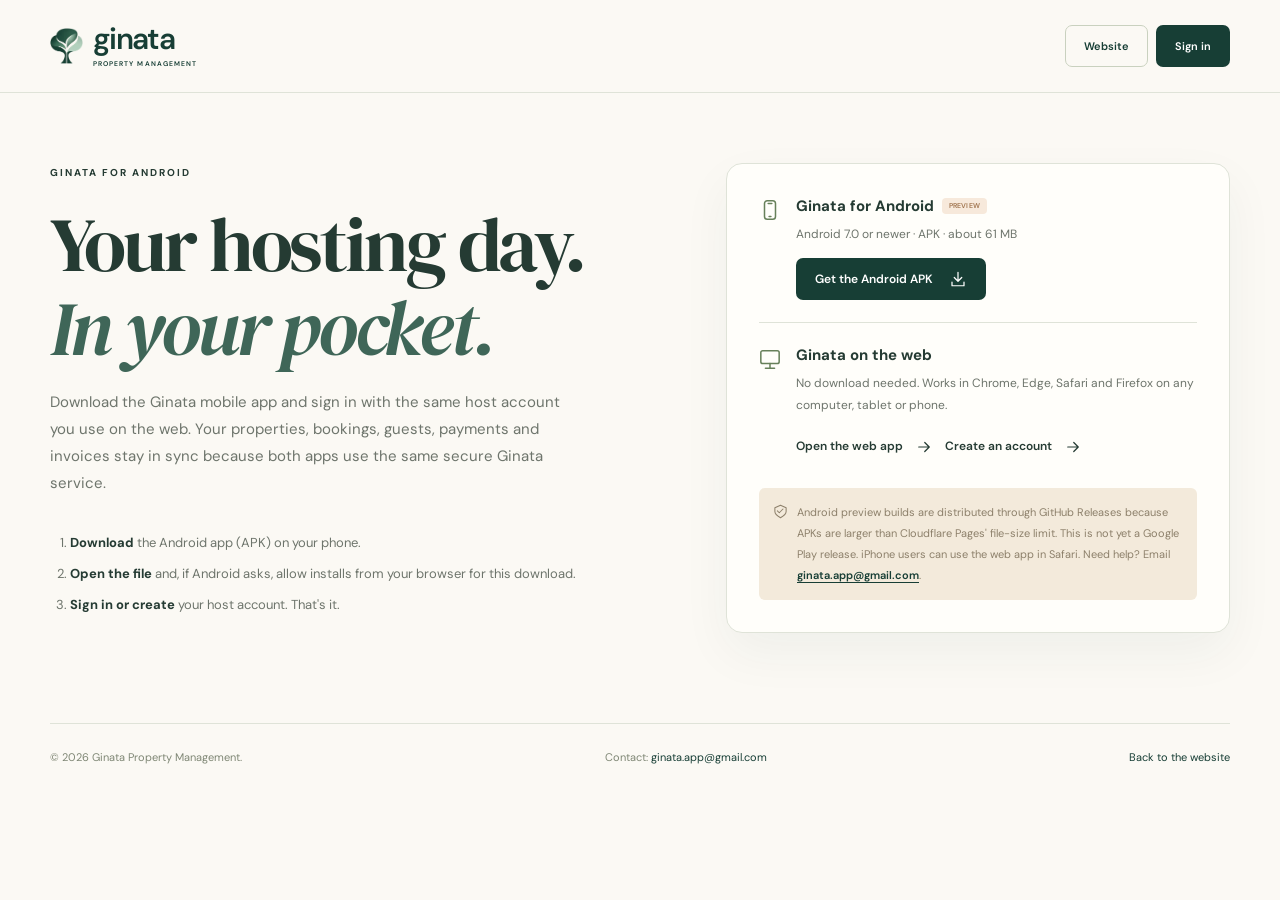
==== commit 0aa5cd06: "Redesign login and prepare Cloudflare Pages Add responsive host authentication screens, isolate back" ====
--- a/ginata property website/download.html
+++ b/ginata property website/download.html
@@ -38,9 +38,9 @@
         </ol>
       </div>
       <div class="download-card">
-        <div class="download-option"><svg class="icon"><use href="#i-phone"/></svg><div><h3>Ginata for Android <span class="tag tag-peach">PREVIEW</span></h3><p>Android 7.0 or newer · APK · about 61 MB</p><a class="button button-dark button-small" id="apk-download" href="downloads/ginata-android-preview.apk" download="ginata-android.apk">Download for Android <svg class="icon"><use href="#i-download"/></svg></a></div></div>
+        <div class="download-option"><svg class="icon"><use href="#i-phone"/></svg><div><h3>Ginata for Android <span class="tag tag-peach">PREVIEW</span></h3><p>Android 7.0 or newer · APK · about 61 MB</p><a class="button button-dark button-small" id="apk-download" href="https://github.com/ginataapp-debug/Ginata.application/releases">Get the Android APK <svg class="icon"><use href="#i-download"/></svg></a></div></div>
         <div class="download-option"><svg class="icon"><use href="#i-monitor"/></svg><div><h3>Ginata on the web</h3><p>No download needed. Works in Chrome, Edge, Safari and Firefox on any computer, tablet or phone.</p><a class="text-link" href="app/">Open the web app <svg class="icon"><use href="#i-arrow"/></svg></a> &nbsp; <a class="text-link" href="app/?mode=signup">Create an account <svg class="icon"><use href="#i-arrow"/></svg></a></div></div>
-        <p class="download-notice"><svg class="icon"><use href="#i-shield"/></svg><span>This Android build is a preview installed directly from this website, not yet a Google Play release. iPhone users can use the web app in Safari. Need help? Email <a class="contact-link" href="mailto:ginata.app@gmail.com">ginata.app@gmail.com</a>.</span></p>
+        <p class="download-notice"><svg class="icon"><use href="#i-shield"/></svg><span>Android preview builds are distributed through GitHub Releases because APKs are larger than Cloudflare Pages' file-size limit. This is not yet a Google Play release. iPhone users can use the web app in Safari. Need help? Email <a class="contact-link" href="mailto:ginata.app@gmail.com">ginata.app@gmail.com</a>.</span></p>
       </div>
     </div>
   </main>
